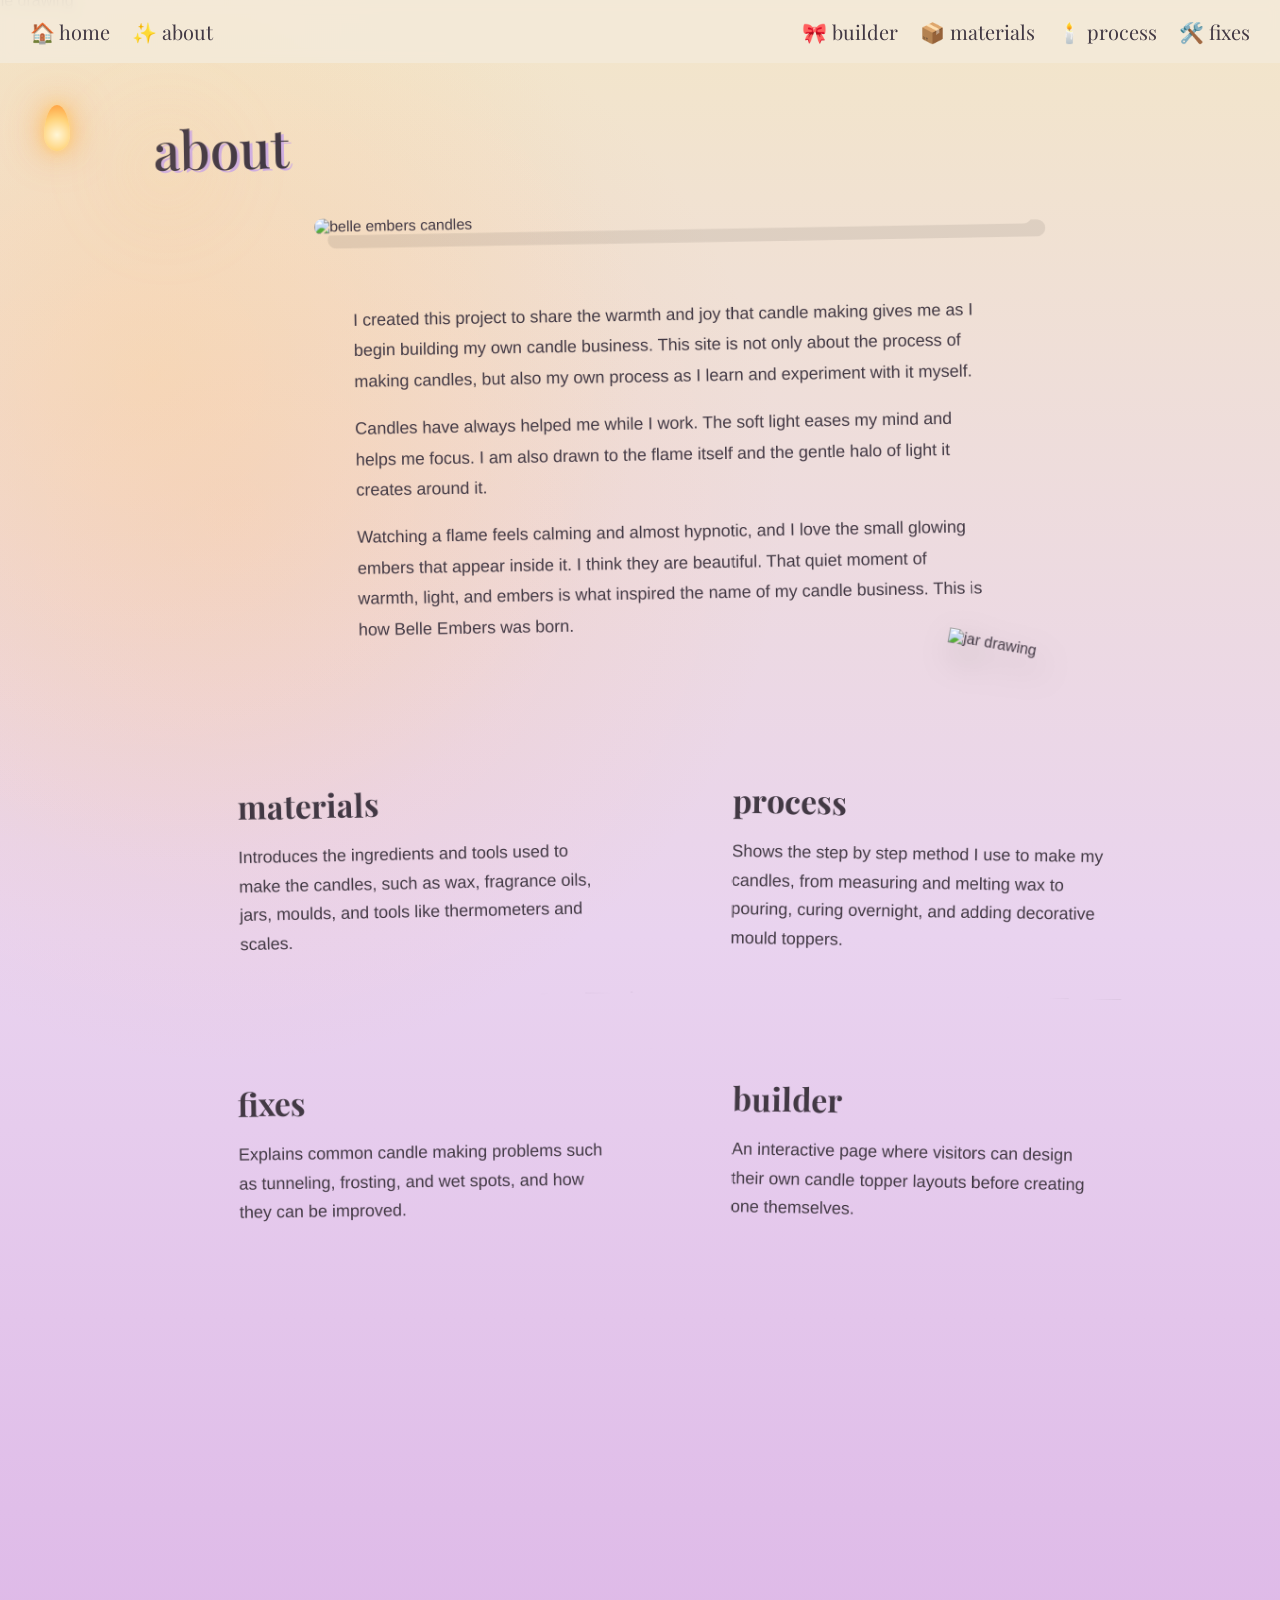
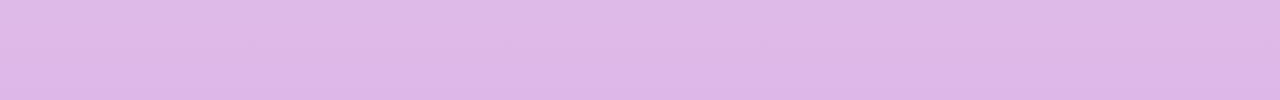
==== about.html @ 87459f6f "Add files via upload" ====
<!DOCTYPE html>
<html lang="en">
<head>
<meta charset="UTF-8">
<title>about</title>
<meta name="viewport" content="width=device-width, initial-scale=1.0">

<link rel="icon" type="image/png" href="Candle icon .png">

<link rel="preconnect" href="https://fonts.googleapis.com">
<link rel="preconnect" href="https://fonts.gstatic.com" crossorigin>
<link href="https://fonts.googleapis.com/css2?family=Playfair+Display:wght@500&display=swap" rel="stylesheet">

<link rel="stylesheet" href="candle.css">
</head>

<body class="about-home">

 <nav class="menu">
    <div class="menu-left">
      <a href="index.html">🏠 home</a>
      <a href="about.html">✨ about</a>
    </div>

    <div class="menu-right">
      <a href="builder.html">🎀 builder</a>
      <a href="materials.html">📦 materials</a>
      <a href="process.html">🕯️ process</a>
      <a href="fixes.html">🛠️ fixes</a>
    </div>
  </nav>


<div class="left-candle">

<div id="taper" class="taper-wrap">

<div id="flame" class="flame"></div>

<div class="ember ember-one"></div>
<div class="ember ember-two"></div>
<div class="ember ember-three"></div>
<div class="ember ember-four"></div>

<img src="Candle drawing.svg" class="candle-img" alt="candle drawing">
<div id="flameHalo" class="flame-halo"></div>

</div>
</div>


<main class="wall">

<div id="aboutScene" class="about-scene">

<h1 class="title">about</h1>


<img src="aboutbelle.jpg" class="about-hero" alt="belle embers candles">


<img src="Jar.png" class="about-jar" alt="jar drawing">


<section class="about-intro-block">

<p class="about-intro">
I created this project to share the warmth and joy that candle making gives me as I begin building my own candle business. This site is not only about the process of making candles, but also my own process as I learn and experiment with it myself.
</p>

<p class="about-intro">
Candles have always helped me while I work. The soft light eases my mind and helps me focus. I am also drawn to the flame itself and the gentle halo of light it creates around it.
</p>

<p class="about-intro">
Watching a flame feels calming and almost hypnotic, and I love the small glowing embers that appear inside it. I think they are beautiful. That quiet moment of warmth, light, and embers is what inspired the name of my candle business. This is how Belle Embers was born.
</p>

</section>


<div class="about-grid">

<section class="about-card">
<h2>materials</h2>
<p>
Introduces the ingredients and tools used to make the candles, such as wax, fragrance oils, jars, moulds, and tools like thermometers and scales.
</p>
</section>

<section class="about-card">
<h2>process</h2>
<p>
Shows the step by step method I use to make my candles, from measuring and melting wax to pouring, curing overnight, and adding decorative mould toppers.
</p>
</section>

<section class="about-card">
<h2>fixes</h2>
<p>
Explains common candle making problems such as tunneling, frosting, and wet spots, and how they can be improved.
</p>
</section>

<section class="about-card">
<h2>builder</h2>
<p>
An interactive page where visitors can design their own candle topper layouts before creating one themselves.
</p>
</section>

</div>

</div>

</main>

<script src="candle.js"></script>

</body>
</html
---- candle.css ----
:root{
  --butter:#eee3c1;
  --olive:#7f8b4a;
  --ink:#423944;
  --paper-shadow:14px 14px 0 rgba(0,0,0,.08);
  --paper-shape:polygon(
    0% 6%, 3% 2%, 97% 3%, 100% 6%,
    98% 96%, 95% 100%, 3% 99%, 0% 96%
  );
}

*{
  box-sizing:border-box;
}

html,
body{
  margin:0;
  padding:0;
  overflow-x:hidden;
}

body{
  font-family:"Comfortaa",sans-serif;
  color:var(--ink);
  background:
    radial-gradient(circle at 12% 22%, rgba(255,210,150,.35), transparent 28%),
    radial-gradient(circle at 18% 30%, rgba(255,185,120,.22), transparent 35%),
    linear-gradient(180deg,#f3e6c9 0%,#e9d3ef 55%,#ddb7e7 100%);
}

/* menu */

.menu{
  position:fixed;
  top:0;
  left:0;
  right:0;
  display:flex;
  justify-content:space-between;
  align-items:center;
  padding:18px 30px;
  background:rgba(243,234,216,.92);
  backdrop-filter:blur(6px);
  z-index:2000;
}
.menu-left{
  display:flex;
  gap:22px;
}
.menu-right{
  display:flex;
  gap:22px;
}

.menu a{
  color:var(--ink);
  text-decoration:none;
  font-family:"Playfair Display",serif;
  font-size:20px;
}

.menu a.active{
  text-decoration:underline;
  text-underline-offset:6px;
}

/* shared page layout */

.wall{
  position:relative;
  max-width:1100px;
  min-height:240vh;
  margin:0 auto;
  padding:110px 80px 200px 150px;
}

.info-wall{
  min-height:auto;
}

.title{
  margin:0;
  font-family:"Playfair Display",serif;
  font-size:56px;
  font-weight:500;
  text-shadow:2px 2px 0 rgb(207,174,225);
  transform:rotate(-1deg);
}

.intro{
  max-width:640px;
  margin-top:20px;
  font-size:18px;
  line-height:1.6;
}

/* scalable home/about scenes */

body.home .wall,
body.about-home .wall{
  width:100%;
  max-width:none;
  min-height:0;
  margin:0;
  padding:0;
}

.scene,
.about-scene{
  position:absolute;
  top:0;
  left:50%;
  transform-origin:top center;
  will-change:transform;
}

.scene{
  width:1330px;
  min-height:2550px;
  padding:110px 80px 260px 150px;
}

.about-scene{
  width:1330px;
  min-height:1800px;
  padding:110px 80px 220px 150px;
}

/* candle */

.left-candle{
  position:fixed;
  top:0;
  left:-50px;
  height:100vh;
  pointer-events:none;
  z-index:999;
}

.taper-wrap{
  position:absolute;
  top:-30px;
  left:0;
  width:140px;
}

.candle-img{
  width:280px;
}

.flame{
  position:absolute;
  top:113px;
  left:107px;
  width:26px;
  height:46px;
  transform:translateX(-50%);
  border-radius:50% 50% 50% 50% / 65% 65% 35% 35%;
  background:radial-gradient(circle at 50% 65%, #fff6d6, #ffd37a, #ff9c3a);
  box-shadow:
    0 0 10px #ffcf7a,
    0 0 25px rgba(255,170,60,.6),
    0 0 45px rgba(255,140,40,.4);
  animation:flicker .8s infinite alternate;
}

@keyframes flicker{
  0%{transform:translateX(-50%) rotate(-2deg) scaleY(.96);}
  50%{transform:translateX(-50%) rotate(2deg) scaleY(1.04);}
  100%{transform:translateX(-50%) rotate(-1deg) scaleY(.98);}
}

.flame-halo{
  position:fixed;
  top:92px;
  left:82px;
  width:170px;
  height:170px;
  pointer-events:none;
  z-index:2;
  border-radius:50%;
  background:
    radial-gradient(circle,
      rgba(255,220,165,.30) 0%,
      rgba(255,185,110,.16) 35%,
      rgba(255,160,90,.07) 55%,
      rgba(255,160,90,0) 75%
    );
  filter:blur(22px);
  mix-blend-mode:screen;
}

/* embers */

.ember{
  position:absolute;
  width:8px;
  height:8px;
  opacity:0;
  border-radius:50%;
  background:radial-gradient(circle,#ffd47a 0%,#ff9e3a 60%,transparent);
  filter:drop-shadow(0 0 10px rgba(255,170,80,.8));
  animation:emberRise 7s linear infinite;
}

.ember-one{left:108px;top:118px;}
.ember-two{left:114px;top:120px;animation-delay:2s;}
.ember-three{left:104px;top:122px;animation-delay:4s;}
.ember-four{left:110px;top:119px;animation-delay:6s;}

@keyframes emberRise{
  0%{
    transform:translateY(0) scale(.6);
    opacity:0;
  }
  15%{
    opacity:1;
  }
  60%{
    transform:translateY(-120px) translateX(20px) scale(.9);
  }
  100%{
    transform:translateY(-240px) translateX(-10px) scale(.5);
    opacity:0;
  }
}

/* homepage room */

.room{
  position:relative;
  z-index:30;
  display:block;
  width:100%;
  margin-top:40px;
  border-radius:20px;
  box-shadow:20px 20px 0 rgba(0,0,0,.08);
}

.jar{
  position:absolute;
  top:200px;
  right:40px;
  width:260px;
  transform:rotate(2deg);
}

/* paper cards */

.text-block,
.about-card{
  position:relative;
}

.text-block::after,
.about-card::after{
  content:"";
  position:absolute;
  inset:0;
  z-index:-1;
  background-image:url("purpleindex.jpg");
  background-size:cover;
  background-position:center;
  background-repeat:no-repeat;
  box-shadow:var(--paper-shadow);
  clip-path:var(--paper-shape);
}

.text-block::before,
.about-card::before{
  content:"";
  position:absolute;
  background-image:url("silverpushpin.png");
  background-size:contain;
  background-repeat:no-repeat;
}

.text-block{
  width:620px;
  max-width:620px;
  margin-top:80px;
  padding:56px 52px;
}

.text-block::before{
  top:-18px;
  width:70px;
  height:70px;
}

.text-block h2{
  margin:0 0 14px 0;
  font-family:"Playfair Display",serif;
  font-size:34px;
  font-weight:500;
}

.text-block p{
  margin:0;
  font-size:21px;
  line-height:1.6;
}

.card-one{
  margin-top:90px;
  margin-left:40px;
  transform:rotate(-2deg);
}

.card-two{
  margin-top:60px;
  margin-left:90px;
  transform:rotate(1.5deg);
}

.card-three{
  margin-top:60px;
  margin-left:55px;
  transform:rotate(-1deg);
}

/* clickable cards only on home */

body.home .text-block{
  cursor:pointer;
  transition:transform .25s ease, box-shadow .25s ease;
}

body.home .text-block:hover{
  transform:translateY(-6px) rotate(0deg) scale(1.02);
}

body.home .text-block h2 a{
  color:var(--ink);
  text-decoration:underline;
  text-decoration-thickness:2px;
  text-underline-offset:6px;
}

/* ABOUT PAGE */

/* top image */
.about-hero{
  width:760px;
  display:block;
  margin:40px auto 30px auto; /* centers image */
  border-radius:18px;
  transform:rotate(-1deg);
  box-shadow:14px 14px 0 rgba(0,0,0,.08);
}


/* intro card */
.about-intro-block{
  position:relative;
  max-width:760px;
  margin:0 auto;
  padding:44px 44px 36px;
  transform:rotate(-1deg);
}

.about-intro-block::after{
  content:"";
  position:absolute;
  inset:0;
  background-image:url("purpleindex.jpg");
  background-size:cover;
  background-position:center;
  box-shadow:14px 14px 0 rgba(0,0,0,.08);
  clip-path:polygon(
    0% 6%,3% 2%,97% 3%,100% 6%,
    98% 96%,95% 100%,3% 99%,0% 96%
  );
  z-index:-1;
}

.about-intro-block::before{
  content:"";
  position:absolute;
  top:-14px;
  left:18px;
  width:60px;
  height:60px;
  background-image:url("silverpushpin.png");
  background-size:contain;
  background-repeat:no-repeat;
}

.about-intro{
  margin:0 0 18px 0;
  font-size:18px;
  line-height:1.8;
}

.about-intro:last-child{
  margin-bottom:0;
}


/* cards grid */
.about-grid{
  display:grid;
  grid-template-columns:repeat(2, minmax(0,1fr));
  gap:44px;
  max-width:1000px;
  margin:70px auto 0 auto;
  position:relative;
}

.about-card{
  min-height:220px;
  padding:44px 40px;
  position:relative;
}

.about-card:nth-child(1){ transform:rotate(-1.2deg); }
.about-card:nth-child(2){ transform:rotate(.9deg); }
.about-card:nth-child(3){ transform:rotate(-.8deg); }
.about-card:nth-child(4){ transform:rotate(1.1deg); }

.about-card::after{
  content:"";
  position:absolute;
  inset:0;
  background-image:url("purpleindex.jpg");
  background-size:125%;
  background-position:center;
  box-shadow:14px 14px 0 rgba(0,0,0,.08);
  clip-path:polygon(
    0% 6%,3% 2%,97% 3%,100% 6%,
    98% 96%,95% 100%,3% 99%,0% 96%
  );
  z-index:-1;
}

.about-card::before{
  content:"";
  position:absolute;
  width:60px;
  height:60px;
  background-image:url("silverpushpin.png");
  background-size:contain;
  background-repeat:no-repeat;
  top:-14px;
  left:18px;
}

.about-card h2{
  margin:0 0 16px 0;
  font-family:"Playfair Display",serif;
  font-size:34px;
}

.about-card p{
  margin:0;
  font-size:18px;
  line-height:1.7;
}


/* jar sticker overlapping first card */
.about-jar{
  position:absolute;
  right:100px;
  top:685px; /* aligns with first card */
  width:240px;
  transform:rotate(10deg);
  z-index:50;
  filter:drop-shadow(10px 14px 18px rgba(0,0,0,.25));
  pointer-events:none;
}

/* drawings */

.hanging-piece{
  position:absolute;
  z-index:20;
  opacity:0;
  pointer-events:none;
  transition:
    opacity 1.1s ease,
    transform 1.1s cubic-bezier(.2,.8,.2,1);
}

.hanging-piece img{
  display:block;
  width:270px;
  height:auto;
  filter:drop-shadow(10px 14px 18px rgba(0,0,0,.22));
  transform-origin:top center;
  animation:gentleSwing 4s ease-in-out infinite;
}

.piece-string{
  position:absolute;
  z-index:10;
  width:3px;
  background:linear-gradient(
    to bottom,
    rgba(199,147,104,0.65),
    rgba(163,156,149,0.85)
  );
}

.piece-one{
  top:1420px;
  right:10px;
  transform:translateY(-260px) rotate(-14deg) scale(.98);
}

.piece-one .piece-string{
  top:-165px;
  left:34%;
  height:145px;
  transform:translateX(-50%);
}

.piece-two{
  top:1840px;
  right:230px;
  transform:translateY(250px) rotate(14deg) scale(.92);
}

.piece-two .piece-string{
  top:-700px;
  left:64%;
  height:660px;
  transform:translateX(-50%);
}

.hanging-piece.show{
  opacity:1;
}

.piece-one.show{
  transform:translateY(0) rotate(-7deg) scale(1);
}

.piece-two.show{
  transform:translateY(0) rotate(7deg) scale(1);
}

@keyframes gentleSwing{
  0%{transform:rotate(-6deg);}
  50%{transform:rotate(6deg);}
  100%{transform:rotate(-6deg);}
}

/* sparkles */

.sparkle{
  position:absolute;
  opacity:0;
  background:radial-gradient(circle,#ffe6a8 0%,#ffc46b 45%,#ff9e45 70%,transparent);
  clip-path:polygon(
    50% 0%,
    61% 35%,
    100% 50%,
    61% 65%,
    50% 100%,
    39% 65%,
    0% 50%,
    39% 35%
  );
  filter:drop-shadow(0 0 10px rgba(255,200,120,.45));
  transition:opacity .8s ease;
  animation:sparkleFloat 10s ease-in-out infinite;
}

.sparkle.show{
  opacity:1;
}

.sparkle-one{top:1380px;right:210px;width:20px;height:20px;}
.sparkle-two{top:1460px;right:95px;width:14px;height:14px;}
.sparkle-three{top:1570px;right:300px;width:22px;height:22px;}
.sparkle-four{top:1755px;right:250px;width:12px;height:12px;}
.sparkle-five{top:1850px;right:430px;width:18px;height:18px;}
.sparkle-six{top:1940px;right:220px;width:16px;height:16px;}

@keyframes sparkleFloat{
  0%{transform:translateY(0) scale(.9);}
  50%{transform:translateY(-20px) scale(1);}
  100%{transform:translateY(-40px) scale(.9);}
}

/* footer */

.footer{
  position:relative;
  padding:120px 20px 60px;
  text-align:center;
  font-size:14px;
  opacity:.7;
}
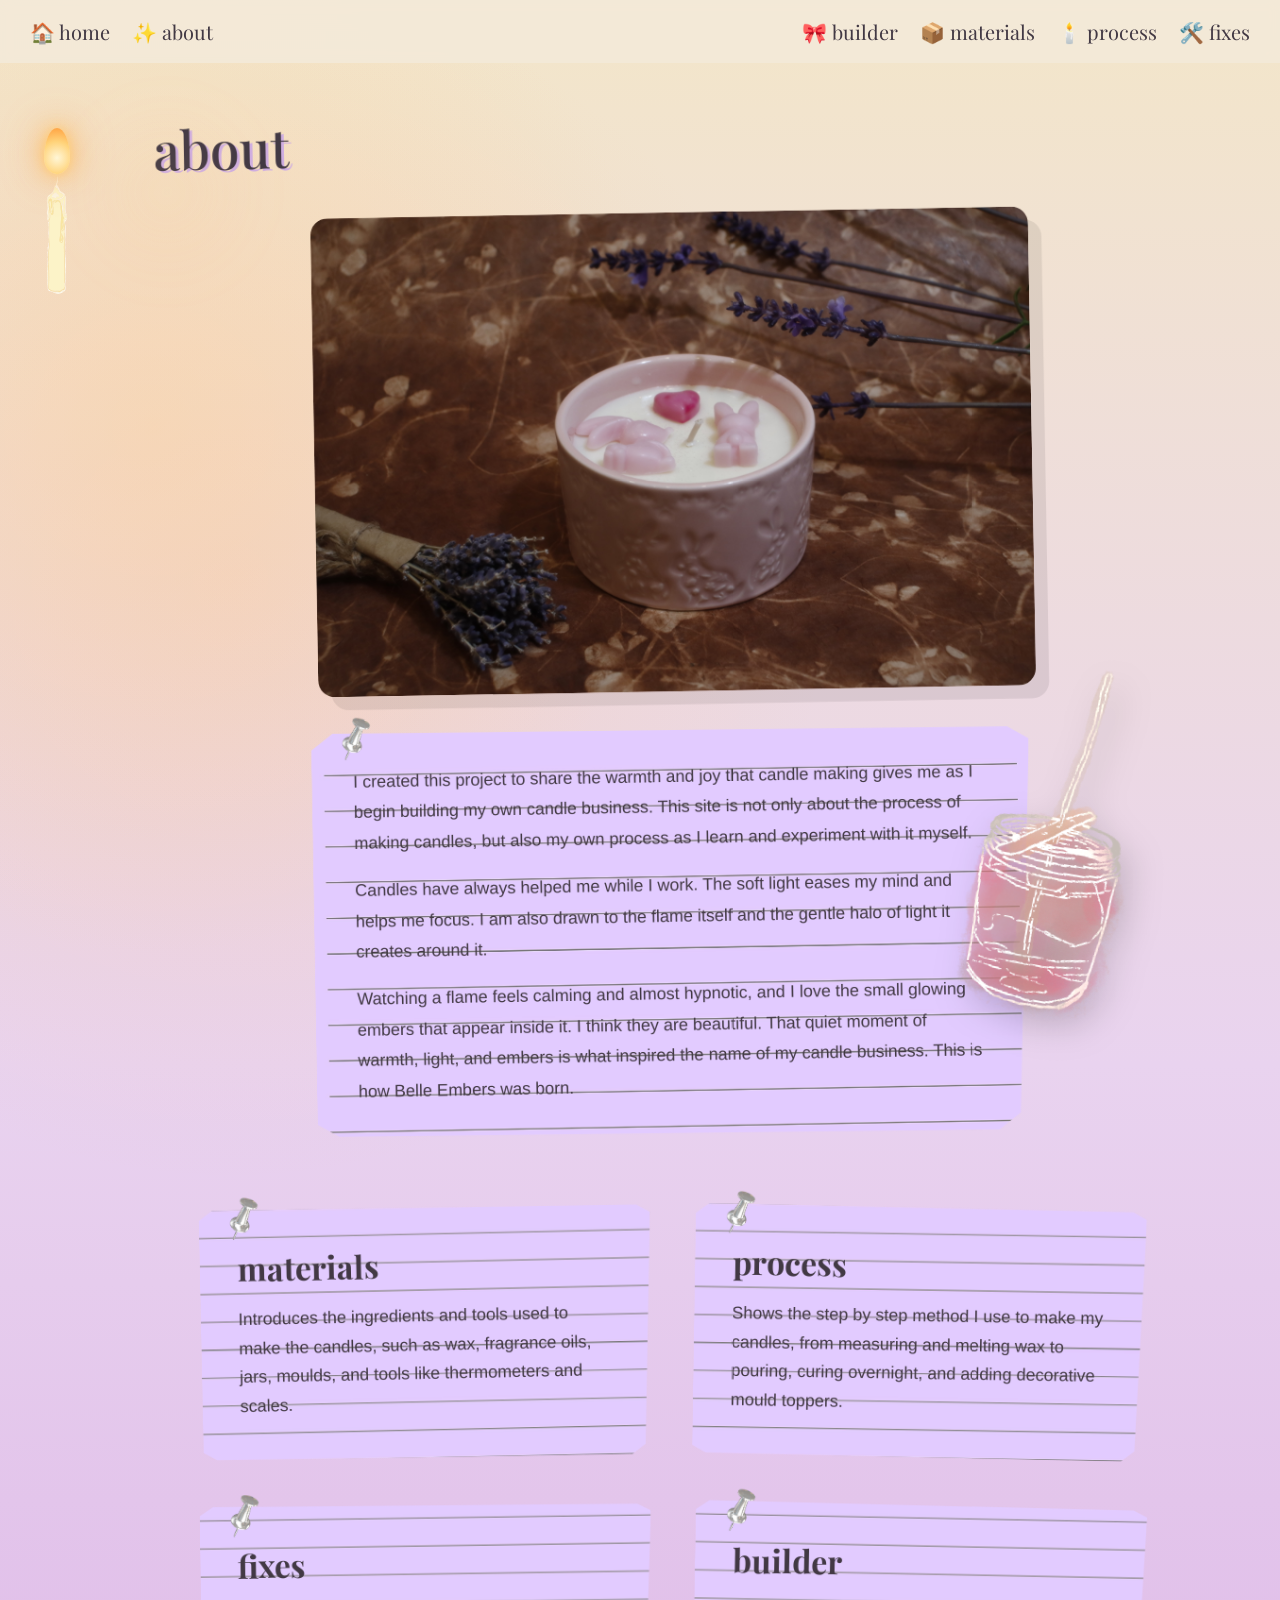
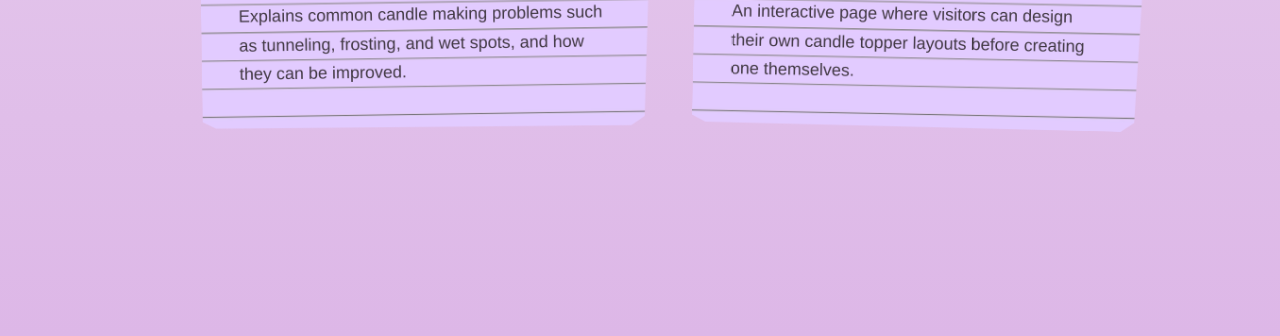
==== commit 14ef0b7e: "Add files via upload" ====
--- a/about.html
+++ b/about.html
@@ -56,7 +56,7 @@
 <h1 class="title">about</h1>
 
 
-<img src="aboutbelle.jpg" class="about-hero" alt="belle embers candles">
+<img src="aboutbelle.JPG" class="about-hero" alt="belle embers candles">
 
 
 <img src="Jar.png" class="about-jar" alt="jar drawing">
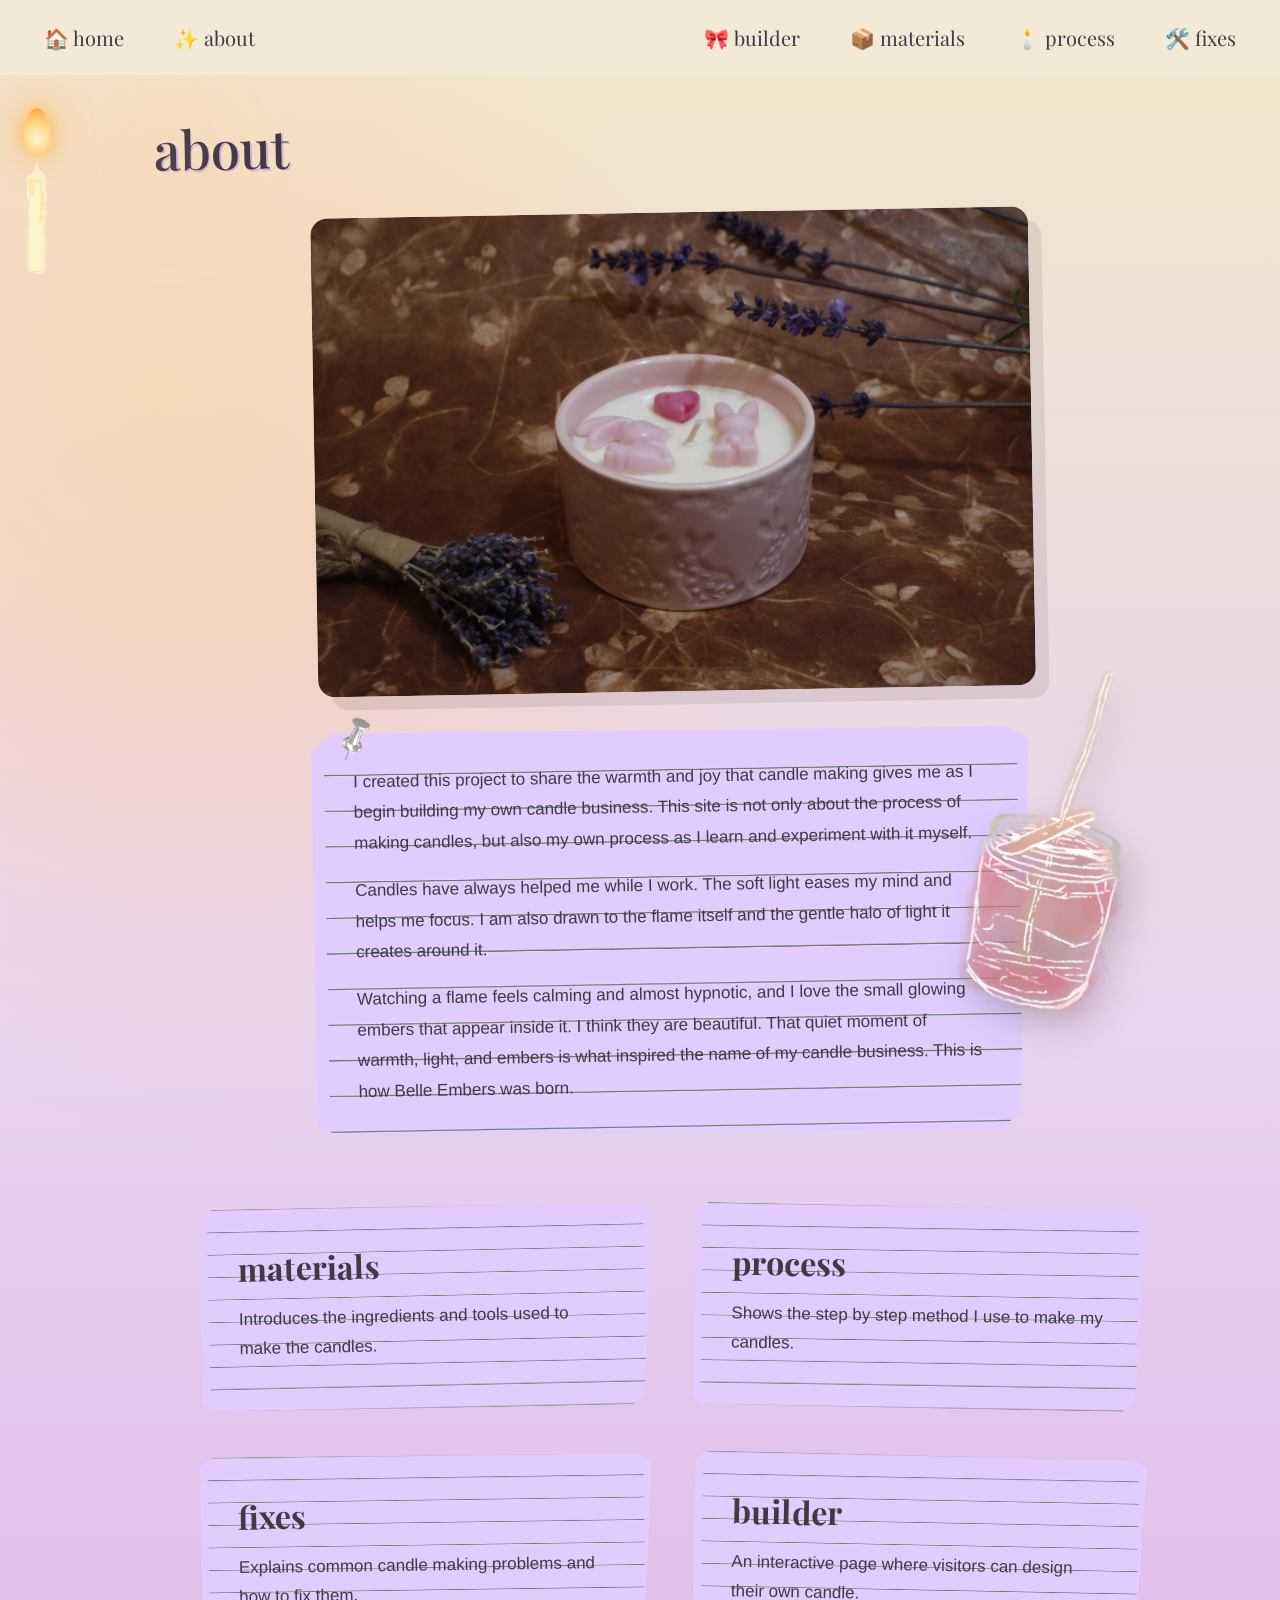
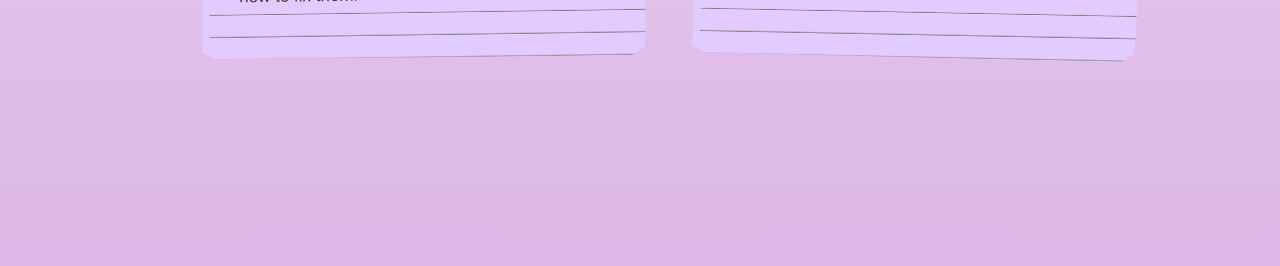
==== commit 71ded940: "Add files via upload" ====
--- a/about.html
+++ b/about.html
@@ -1,25 +1,25 @@
 <!DOCTYPE html>
 <html lang="en">
 <head>
-<meta charset="UTF-8">
-<title>about</title>
-<meta name="viewport" content="width=device-width, initial-scale=1.0">
+  <meta charset="UTF-8">
+  <title>About • Belle Embers</title>
+  <meta name="viewport" content="width=device-width, initial-scale=1.0">
 
-<link rel="icon" type="image/png" href="Candle icon .png">
+  <link rel="icon" type="image/png" href="candle-icon.png">
 
-<link rel="preconnect" href="https://fonts.googleapis.com">
-<link rel="preconnect" href="https://fonts.gstatic.com" crossorigin>
-<link href="https://fonts.googleapis.com/css2?family=Playfair+Display:wght@500&display=swap" rel="stylesheet">
+  <link rel="preconnect" href="https://fonts.googleapis.com">
+  <link rel="preconnect" href="https://fonts.gstatic.com" crossorigin>
+  <link href="https://fonts.googleapis.com/css2?family=Playfair+Display:wght@500&display=swap" rel="stylesheet">
 
-<link rel="stylesheet" href="candle.css">
+  <link rel="stylesheet" href="candle.css">
 </head>
 
 <body class="about-home">
 
- <nav class="menu">
+  <nav class="menu">
     <div class="menu-left">
       <a href="index.html">🏠 home</a>
-      <a href="about.html">✨ about</a>
+      <a href="about.html" class="active">✨ about</a>
     </div>
 
     <div class="menu-right">
@@ -30,92 +30,68 @@
     </div>
   </nav>
 
+  <div class="left-candle">
+    <div id="taper" class="taper-wrap">
+      <div id="flame" class="flame"></div>
 
-<div class="left-candle">
+      <div class="ember ember-one"></div>
+      <div class="ember ember-two"></div>
+      <div class="ember ember-three"></div>
+      <div class="ember ember-four"></div>
 
-<div id="taper" class="taper-wrap">
+      <img src="Candle drawing.svg" class="candle-img" alt="Candle drawing">
+      <div id="flameHalo" class="flame-halo"></div>
+    </div>
+  </div>
 
-<div id="flame" class="flame"></div>
+  <main class="wall">
+    <div id="aboutScene" class="about-scene">
 
-<div class="ember ember-one"></div>
-<div class="ember ember-two"></div>
-<div class="ember ember-three"></div>
-<div class="ember ember-four"></div>
+      <h1 class="title">about</h1>
 
-<img src="Candle drawing.svg" class="candle-img" alt="candle drawing">
-<div id="flameHalo" class="flame-halo"></div>
+      <img src="aboutbelle.JPG" class="about-hero" alt="Belle Embers candles">
 
-</div>
-</div>
+      <img src="Jar.png" class="about-jar" alt="Jar drawing">
 
+      <section class="about-intro-block">
+        <p class="about-intro">
+          I created this project to share the warmth and joy that candle making gives me as I begin building my own candle business. This site is not only about the process of making candles, but also my own process as I learn and experiment with it myself.
+        </p>
 
-<main class="wall">
+        <p class="about-intro">
+          Candles have always helped me while I work. The soft light eases my mind and helps me focus. I am also drawn to the flame itself and the gentle halo of light it creates around it.
+        </p>
 
-<div id="aboutScene" class="about-scene">
+        <p class="about-intro">
+          Watching a flame feels calming and almost hypnotic, and I love the small glowing embers that appear inside it. I think they are beautiful. That quiet moment of warmth, light, and embers is what inspired the name of my candle business. This is how Belle Embers was born.
+        </p>
+      </section>
 
-<h1 class="title">about</h1>
+      <div class="about-grid">
+        <section class="about-card">
+          <h2>materials</h2>
+          <p>Introduces the ingredients and tools used to make the candles.</p>
+        </section>
 
+        <section class="about-card">
+          <h2>process</h2>
+          <p>Shows the step by step method I use to make my candles.</p>
+        </section>
 
-<img src="aboutbelle.JPG" class="about-hero" alt="belle embers candles">
+        <section class="about-card">
+          <h2>fixes</h2>
+          <p>Explains common candle making problems and how to fix them.</p>
+        </section>
 
+        <section class="about-card">
+          <h2>builder</h2>
+          <p>An interactive page where visitors can design their own candle.</p>
+        </section>
+      </div>
 
-<img src="Jar.png" class="about-jar" alt="jar drawing">
+    </div>
+  </main>
 
-
-<section class="about-intro-block">
-
-<p class="about-intro">
-I created this project to share the warmth and joy that candle making gives me as I begin building my own candle business. This site is not only about the process of making candles, but also my own process as I learn and experiment with it myself.
-</p>
-
-<p class="about-intro">
-Candles have always helped me while I work. The soft light eases my mind and helps me focus. I am also drawn to the flame itself and the gentle halo of light it creates around it.
-</p>
-
-<p class="about-intro">
-Watching a flame feels calming and almost hypnotic, and I love the small glowing embers that appear inside it. I think they are beautiful. That quiet moment of warmth, light, and embers is what inspired the name of my candle business. This is how Belle Embers was born.
-</p>
-
-</section>
-
-
-<div class="about-grid">
-
-<section class="about-card">
-<h2>materials</h2>
-<p>
-Introduces the ingredients and tools used to make the candles, such as wax, fragrance oils, jars, moulds, and tools like thermometers and scales.
-</p>
-</section>
-
-<section class="about-card">
-<h2>process</h2>
-<p>
-Shows the step by step method I use to make my candles, from measuring and melting wax to pouring, curing overnight, and adding decorative mould toppers.
-</p>
-</section>
-
-<section class="about-card">
-<h2>fixes</h2>
-<p>
-Explains common candle making problems such as tunneling, frosting, and wet spots, and how they can be improved.
-</p>
-</section>
-
-<section class="about-card">
-<h2>builder</h2>
-<p>
-An interactive page where visitors can design their own candle topper layouts before creating one themselves.
-</p>
-</section>
-
-</div>
-
-</div>
-
-</main>
-
-<script src="candle.js"></script>
-
+  <script src="candle.js"></script>
 </body>
-</html+</html>
--- a/candle.css
+++ b/candle.css
@@ -1,7 +1,10 @@
 :root{
+  /* these are my main site colours so I can reuse them */
   --butter:#eee3c1;
   --olive:#7f8b4a;
   --ink:#423944;
+
+  /* shadow and paper shape used on my cards */
   --paper-shadow:14px 14px 0 rgba(0,0,0,.08);
   --paper-shape:polygon(
     0% 6%, 3% 2%, 97% 3%, 100% 6%,
@@ -10,6 +13,7 @@
 }
 
 *{
+  /* makes padding and border easier to control */
   box-sizing:border-box;
 }
 
@@ -21,6 +25,7 @@
 }
 
 body{
+  /* general font and page background */
   font-family:"Comfortaa",sans-serif;
   color:var(--ink);
   background:
@@ -29,7 +34,7 @@
     linear-gradient(180deg,#f3e6c9 0%,#e9d3ef 55%,#ddb7e7 100%);
 }
 
-/* menu */
+/* ---------------- menu ---------------- */
 
 .menu{
   position:fixed;
@@ -44,28 +49,30 @@
   backdrop-filter:blur(6px);
   z-index:2000;
 }
-.menu-left{
-  display:flex;
-  gap:22px;
-}
+
+.menu-left,
 .menu-right{
   display:flex;
   gap:22px;
 }
 
 .menu a{
+  position:relative;
   color:var(--ink);
   text-decoration:none;
   font-family:"Playfair Display",serif;
   font-size:20px;
-}
-
-.menu a.active{
-  text-decoration:underline;
-  text-underline-offset:6px;
-}
-
-/* shared page layout */
+  padding:6px 14px;
+  border-radius:999px;
+  transition:all 0.25s ease;
+}
+
+/* subtle hover */
+.menu a:hover{
+  background:rgba(210,180,230,0.25);
+}
+
+/* ---------------- shared page layout ---------------- */
 
 .wall{
   position:relative;
@@ -95,24 +102,26 @@
   line-height:1.6;
 }
 
-/* scalable home/about scenes */
+/* ---------------- home and about scene scaling ---------------- */
 
 body.home .wall,
-body.about-home .wall{
+body.about-home .wall,
+body.builder-home .wall{
   width:100%;
   max-width:none;
   min-height:0;
   margin:0;
-  padding:0;
+  padding-left:150px;
 }
 
 .scene,
-.about-scene{
+.about-scene,
+.builder-scene{
   position:absolute;
   top:0;
   left:50%;
+  transform:translateX(-50%);
   transform-origin:top center;
-  will-change:transform;
 }
 
 .scene{
@@ -127,7 +136,13 @@
   padding:110px 80px 220px 150px;
 }
 
-/* candle */
+.builder-scene{
+  width:1330px;
+  min-height:1800px;
+  padding:110px 80px 220px 150px;
+}
+
+/* ---------------- left candle ---------------- */
 
 .left-candle{
   position:fixed;
@@ -149,6 +164,7 @@
   width:280px;
 }
 
+/* flame styling */
 .flame{
   position:absolute;
   top:113px;
@@ -165,12 +181,14 @@
   animation:flicker .8s infinite alternate;
 }
 
+/* flame animation */
 @keyframes flicker{
   0%{transform:translateX(-50%) rotate(-2deg) scaleY(.96);}
   50%{transform:translateX(-50%) rotate(2deg) scaleY(1.04);}
   100%{transform:translateX(-50%) rotate(-1deg) scaleY(.98);}
 }
 
+/* soft glow around the flame */
 .flame-halo{
   position:fixed;
   top:92px;
@@ -191,7 +209,7 @@
   mix-blend-mode:screen;
 }
 
-/* embers */
+/* ---------------- embers ---------------- */
 
 .ember{
   position:absolute;
@@ -226,27 +244,17 @@
   }
 }
 
-/* homepage room */
-
+/* ---------------- room image ---------------- */
 .room{
-  position:relative;
-  z-index:30;
+  width:760px;
   display:block;
-  width:100%;
-  margin-top:40px;
-  border-radius:20px;
-  box-shadow:20px 20px 0 rgba(0,0,0,.08);
-}
-
-.jar{
-  position:absolute;
-  top:200px;
-  right:40px;
-  width:260px;
-  transform:rotate(2deg);
-}
-
-/* paper cards */
+  margin:40px auto 30px auto;
+  border-radius:18px;
+  transform:rotate(-1deg);
+  box-shadow:14px 14px 0 rgba(0,0,0,.08);
+}
+
+/* ---------------- paper cards ---------------- */
 
 .text-block,
 .about-card{
@@ -302,6 +310,7 @@
   line-height:1.6;
 }
 
+/* slightly different card positions so it feels scrapbook-like */
 .card-one{
   margin-top:90px;
   margin-left:40px;
@@ -320,8 +329,7 @@
   transform:rotate(-1deg);
 }
 
-/* clickable cards only on home */
-
+/* home page hover effect */
 body.home .text-block{
   cursor:pointer;
   transition:transform .25s ease, box-shadow .25s ease;
@@ -331,27 +339,32 @@
   transform:translateY(-6px) rotate(0deg) scale(1.02);
 }
 
-body.home .text-block h2 a{
-  color:var(--ink);
-  text-decoration:underline;
-  text-decoration-thickness:2px;
-  text-underline-offset:6px;
-}
-
-/* ABOUT PAGE */
-
-/* top image */
+/* make whole home cards clickable */
+.card-link{
+  display:block;
+  width:fit-content;
+  max-width:100%;
+  text-decoration:none;
+  color:inherit;
+}
+
+body.home .card-link:hover .text-block{
+  transform:translateY(-6px) rotate(0deg) scale(1.02);
+}
+
+/* ---------------- about page ---------------- */
+
+/* main photo */
 .about-hero{
   width:760px;
   display:block;
-  margin:40px auto 30px auto; /* centers image */
+  margin:40px auto 30px auto;
   border-radius:18px;
   transform:rotate(-1deg);
   box-shadow:14px 14px 0 rgba(0,0,0,.08);
 }
 
-
-/* intro card */
+/* intro paper block */
 .about-intro-block{
   position:relative;
   max-width:760px;
@@ -397,8 +410,7 @@
   margin-bottom:0;
 }
 
-
-/* cards grid */
+/* grid of cards */
 .about-grid{
   display:grid;
   grid-template-columns:repeat(2, minmax(0,1fr));
@@ -419,33 +431,6 @@
 .about-card:nth-child(3){ transform:rotate(-.8deg); }
 .about-card:nth-child(4){ transform:rotate(1.1deg); }
 
-.about-card::after{
-  content:"";
-  position:absolute;
-  inset:0;
-  background-image:url("purpleindex.jpg");
-  background-size:125%;
-  background-position:center;
-  box-shadow:14px 14px 0 rgba(0,0,0,.08);
-  clip-path:polygon(
-    0% 6%,3% 2%,97% 3%,100% 6%,
-    98% 96%,95% 100%,3% 99%,0% 96%
-  );
-  z-index:-1;
-}
-
-.about-card::before{
-  content:"";
-  position:absolute;
-  width:60px;
-  height:60px;
-  background-image:url("silverpushpin.png");
-  background-size:contain;
-  background-repeat:no-repeat;
-  top:-14px;
-  left:18px;
-}
-
 .about-card h2{
   margin:0 0 16px 0;
   font-family:"Playfair Display",serif;
@@ -458,12 +443,11 @@
   line-height:1.7;
 }
 
-
-/* jar sticker overlapping first card */
+/* jar overlaps the about section */
 .about-jar{
   position:absolute;
   right:100px;
-  top:685px; /* aligns with first card */
+  top:685px;
   width:240px;
   transform:rotate(10deg);
   z-index:50;
@@ -471,7 +455,7 @@
   pointer-events:none;
 }
 
-/* drawings */
+/* ---------------- hanging pieces ---------------- */
 
 .hanging-piece{
   position:absolute;
@@ -547,7 +531,60 @@
   100%{transform:rotate(-6deg);}
 }
 
-/* sparkles */
+/* ---------------- builder buttons ---------------- */
+
+.builder-controls button{
+  border:2px solid transparent;
+  background:#f6ecf6;
+  border-radius:12px;
+  cursor:pointer;
+  display:flex;
+  flex-direction:column;
+  align-items:center;
+  justify-content:center;
+  gap:8px;
+  padding:12px 16px;
+  min-width:100px;
+  min-height:100px;
+  transition:
+    transform 0.2s,
+    border-color 0.2s,
+    box-shadow 0.2s,
+    background 0.2s;
+}
+
+.builder-controls button:hover{
+  transform:translateY(-2px);
+}
+
+.builder-controls button.active{
+  border:2px solid rgba(66,57,68,.55);
+  box-shadow:0 4px 12px rgba(0,0,0,0.15);
+  background:#ead8ec;
+}
+
+.builder-controls button.active img{
+  border:none !important;
+  box-shadow:none !important;
+}
+
+.builder-controls button.active .sparkle-icon{
+  transform:scale(1.2);
+}
+
+.sparkle-icon{
+  font-size:34px;
+  line-height:1;
+  transition:transform 0.2s;
+}
+
+#clearBtn{
+  font-family:"Playfair Display",serif;
+  font-size:16px;
+  font-weight:500;
+}
+
+/* ---------------- sparkles ---------------- */
 
 .sparkle{
   position:absolute;
@@ -585,7 +622,16 @@
   100%{transform:translateY(-40px) scale(.9);}
 }
 
-/* footer */
+.home-hero{
+  width:760px;
+  display:block;
+  margin:40px auto 30px auto;
+  border-radius:18px;
+  transform:rotate(-1deg);
+  box-shadow:14px 14px 0 rgba(0,0,0,.08);
+}
+
+/* ---------------- footer ---------------- */
 
 .footer{
   position:relative;
@@ -593,4 +639,280 @@
   text-align:center;
   font-size:14px;
   opacity:.7;
+}
+
+@media (max-width: 600px){
+
+  .menu{
+    flex-direction:column;
+    align-items:flex-start;
+    gap:8px;
+    padding:12px 16px;
+  }
+
+  .menu-left,
+  .menu-right{
+    flex-wrap:wrap;
+    gap:8px;
+  }
+
+  .menu a{
+    font-size:15px;
+    padding:4px 10px;
+  }
+
+}
+
+/* ---------------- FIX NON-SCALED PAGES ---------------- */
+
+@media (max-width: 768px){
+
+  /* general page spacing */
+  .wall{
+    padding:140px 20px 80px 20px;
+  }
+
+  .title{
+    font-size:34px;
+  }
+
+  .intro{
+    font-size:16px;
+    max-width:100%;
+  }
+
+  /* cards shrink properly */
+  .text-block{
+    width:100%;
+    max-width:100%;
+    padding:30px 22px;
+  }
+
+  .text-block h2{
+    font-size:26px;
+  }
+
+  .text-block p{
+    font-size:16px;
+  }
+
+  /* remove sideways offsets */
+  .card-one,
+  .card-two,
+  .card-three{
+    margin-left:0;
+  }
+
+  /* process page rows stack */
+  .process-row{
+    flex-direction:column !important;
+    align-items:flex-start;
+  }
+
+  .process-row img{
+    width:140px;
+  }
+
+  /* builder page */
+  .builder-controls{
+    justify-content:center;
+  }
+
+  .candle-top{
+    width:260px;
+    height:260px;
+  }
+
+}
+
+/* keep content clear of the candle on all pages */
+.wall{
+  padding-left:220px; /* was ~150px */
+}
+
+.left-candle{
+  left:-70px;
+}
+
+@media (max-width: 900px){
+
+  body.builder-home .wall{
+    width:100%;
+    max-width:none;
+    min-height:auto;
+    margin:0;
+    padding:140px 20px 80px 20px;
+  }
+
+  .builder-scene{
+    position:relative;
+    top:auto;
+    left:auto;
+    width:100%;
+    min-height:auto;
+    padding:0;
+    transform:none !important;
+  }
+
+  .builder-box{
+    width:100%;
+    max-width:100%;
+    padding:28px 18px 32px;
+  }
+
+  .builder-intro{
+    max-width:100%;
+    font-size:16px;
+    line-height:1.6;
+  }
+
+  .builder-controls{
+    justify-content:center;
+    gap:10px;
+    margin:30px 0 24px;
+  }
+
+  .builder-controls button{
+    min-width:86px;
+    min-height:86px;
+    padding:10px 12px;
+  }
+
+  .builder-controls button .topper-title{
+    font-size:13px;
+  }
+
+  .builder-controls button img{
+    width:40px;
+  }
+
+  #clearBtn{
+    margin-left:0;
+    margin-top:4px;
+  }
+
+  .builder-canvas-wrap{
+    width:100%;
+  }
+
+  .candle-top{
+    width:260px;
+    height:260px;
+  }
+
+  .top-wick{
+    top:92px;
+    height:30px;
+  }
+
+  .top-flame{
+    top:62px;
+  }
+
+  body.about-home .wall{
+    width:100%;
+    max-width:none;
+    min-height:auto !important;
+    height:auto !important;
+    margin:0;
+    padding:180px 20px 120px 20px !important;
+  }
+
+  .about-scene{
+    position:relative !important;
+    top:auto !important;
+    left:auto !important;
+    width:100% !important;
+    min-height:auto !important;
+    height:auto !important;
+    padding:0 0 80px 0 !important;
+    transform:none !important;
+    overflow:visible !important;
+  }
+
+  body.about-home .title{
+    font-size:34px;
+    margin-top:0;
+  }
+
+  .about-hero{
+    width:100%;
+    max-width:100%;
+  }
+
+  .about-intro-block{
+    max-width:100%;
+    padding:30px 22px;
+    transform:none;
+  }
+
+  .about-intro{
+    font-size:16px;
+    line-height:1.7;
+  }
+
+  .about-grid{
+    grid-template-columns:1fr;
+    gap:26px;
+    margin-top:40px;
+  }
+
+  .about-card{
+    min-height:auto;
+    transform:none !important;
+    padding:30px 22px;
+  }
+
+  .about-card h2{
+    font-size:26px;
+  }
+
+  .about-card p{
+    font-size:16px;
+  }
+
+  .about-jar{
+    display:none;
+  }
+
+  body.home .wall{
+    width:100%;
+    max-width:none;
+    min-height:auto !important;
+    height:auto !important;
+    margin:0;
+    padding:180px 20px 120px 20px !important;
+  }
+
+  .scene{
+    position:relative !important;
+    top:auto !important;
+    left:auto !important;
+    width:100% !important;
+    min-height:auto !important;
+    height:auto !important;
+    padding:0 0 80px 0 !important;
+    transform:none !important;
+    overflow:visible !important;
+  }
+
+  .room{
+    width:100%;
+    max-width:100%;
+  }
+
+  .hanging-piece,
+  .sparkle{
+    display:none;
+  }
+}
+
+@media (min-width: 901px) and (max-width: 1400px){
+  body.builder-home .wall{
+    padding-left:210px;
+  }
+
+  .builder-scene{
+    padding-left:210px;
+  }
 }
